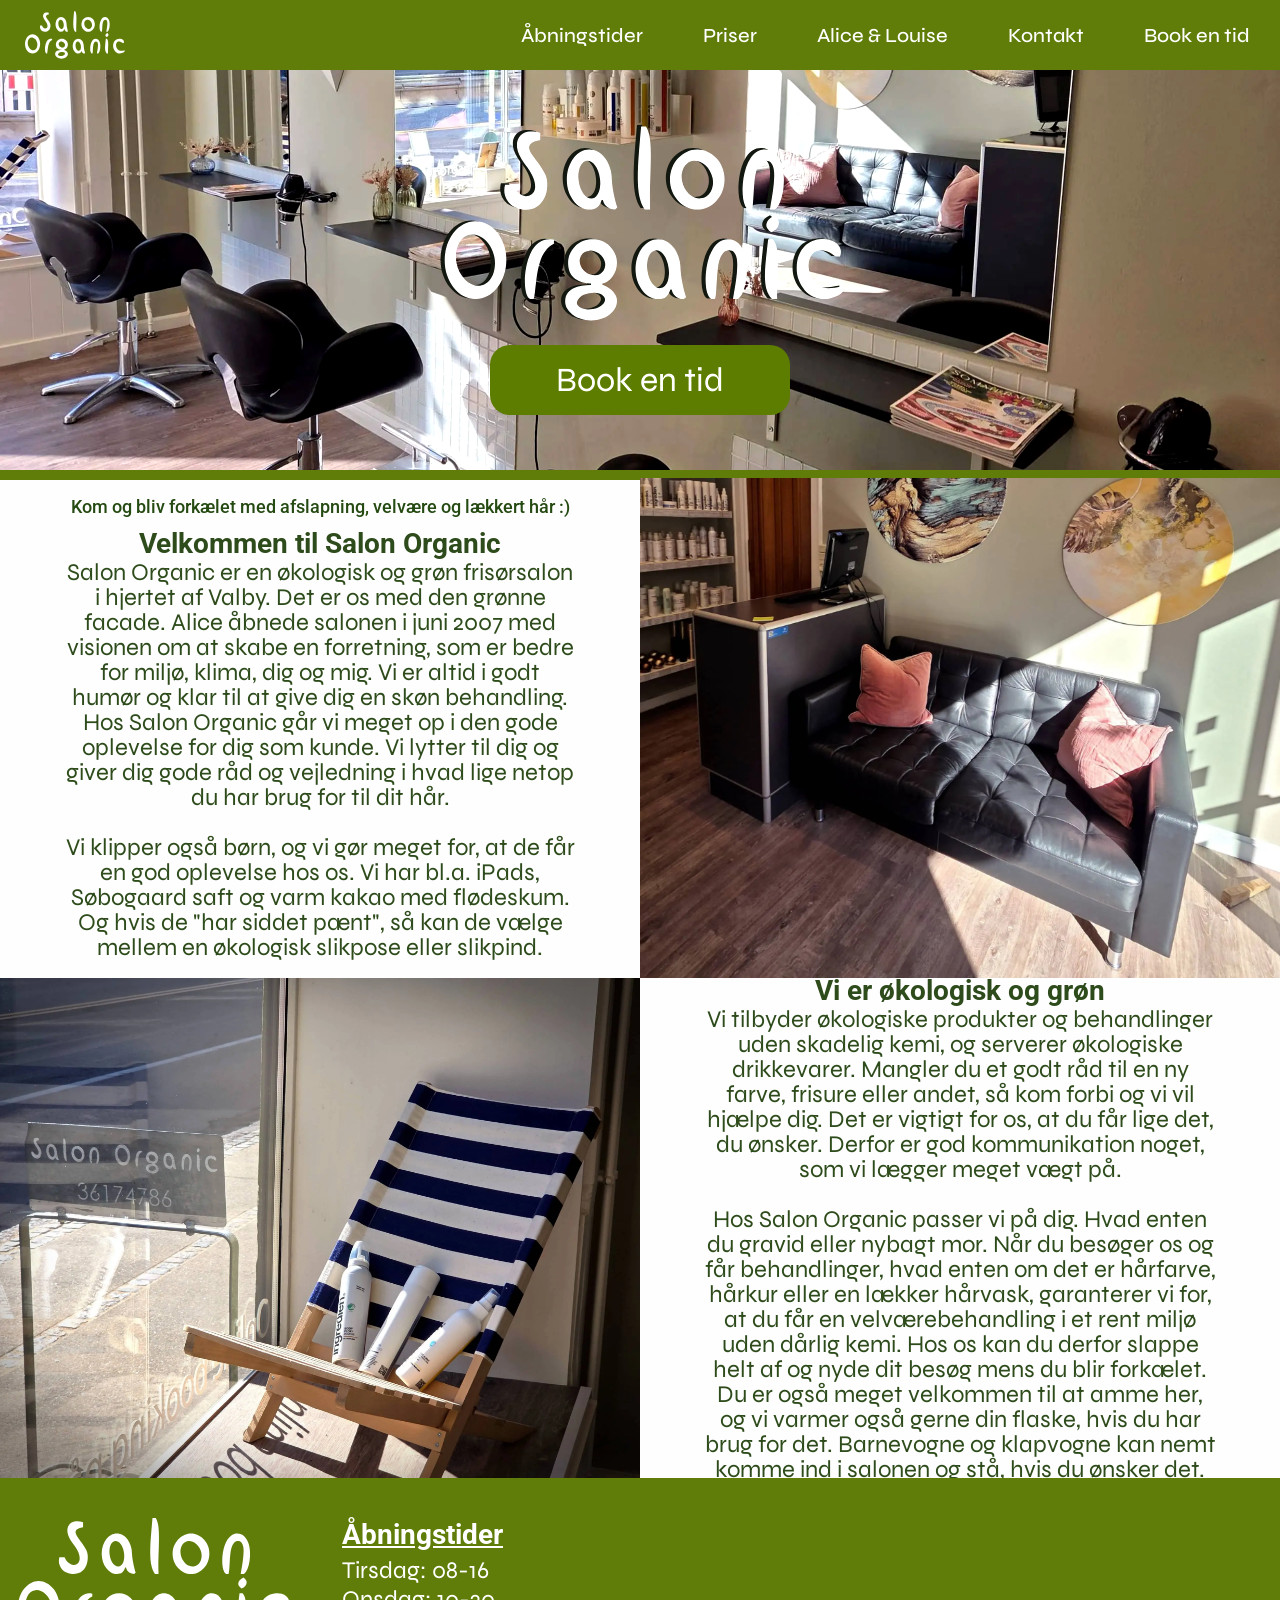
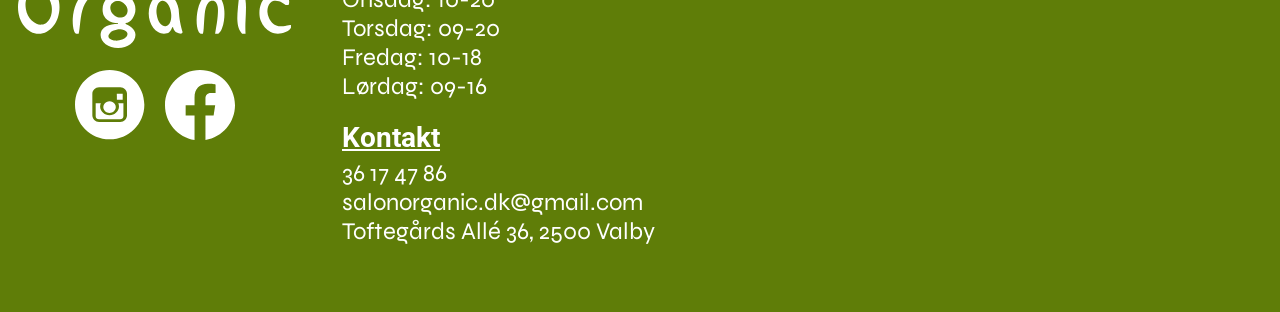
==== index.html @ 8ef8664a "done?" ====
<!DOCTYPE html>
<html lang="da">
<head>
    <meta http-equiv="Content-Type" content="text/html; charset=utf-8">
    <link rel="shortcut icon" type="image/x-icon" href="img/logosalonorganic.ico">
    <script async="" src="https://www.googletagmanager.com/gtm.js?id=GTM-NTB98TKX"></script>
    <meta property="og:url" content="http://www.salonorganic.dk">
    <meta property="og:type" content="website">
    <meta property="og:title" content="Salon Organic">
    <meta property="og:description" content="Din økologiske frisør i hjertet af Valby">
    <meta property="og:image" content="http://salonorganic.dk/images/blomst.jpg">
    <meta charset="UTF-8">
    <link rel="stylesheet" href="style.css">
    <meta name="viewport" content="width=device-width, initial-scale=1.0">
    <title>Salon Organic</title>
</head>
<body id="body">
    <header id="myHeader">
        <!--responsive menu start-->
        <nav class="navbar">
            <a href="index.html" class="nav-branding"><img src="img/SalonOrganic.svg"></a> 
            
            <ul class="nav-menu">
                <li class="nav-item">
                    <a href="#footer" class="nav-link color">Åbningstider</a>
                </li>

                <li class="nav-item">
                    <a href="Priser.html" class="nav-link color">Priser</a>
                </li>

                <li class="nav-item">
                    <a href="AliceogLouise.html" class="nav-link color">Alice & Louise</a>
                </li>

                <li class="nav-item">
                    <a href="#footer" class="nav-link color">Kontakt</a>
                </li>

                <li class="nav-item">
                    <a target="_blank" rel="noopener noreferrer" href="https://salonbook.one/?salonorganic#/" class="nav-link color">Book en tid</a>
                </li>
            </ul>
            
            <!--hamburger symbol-->
            <flex>
            <div class="hamburger divclass">
                <span class="bar"></span>
                <span class="bar"></span>
                <span class="bar"></span>
            </div></flex>
        </nav>
        <!--responsive menu end-->

    </header>
    <script src="script.js"></script>
    <div class="undermenu"></div>
    <hero class="darker" style="background-image: url('img/forsidehero.webp');" fetchpriority="high" rel="preload" >
       <img class="herologo" src="img/HeroSalonOrganic.svg">
       <a target="_blank" rel="noopener noreferrer" href="https://salonbook.one/?salonorganic#/" class="button"><button>Book en tid</button></a>
        
    </hero>
    <linje></linje>
    <div1>
        <billedetekst>
            <nyt id="contents"></nyt>
        <teksth1>Velkommen til Salon Organic</teksth1>
        <teksth2>
                Salon Organic er en økologisk og grøn frisørsalon i hjertet af Valby. 
                Det er os med den grønne facade. 
                Alice åbnede salonen i juni 2007 med visionen om at skabe en forretning, 
                som er bedre for miljø, 
                klima, dig og mig. 
                Vi er altid i godt humør og klar til at give dig en skøn behandling. 
                Hos Salon Organic går 
                vi meget op i den gode oplevelse for dig som kunde. 
                Vi lytter til dig og giver dig gode råd og vejledning i hvad lige netop du har brug 
                for til dit hår.
                <br>
                <br>
                Vi klipper også børn, og vi gør meget for, at de får en god oplevelse hos os.
                Vi har bl.a. iPads, Søbogaard saft og varm kakao med flødeskum. 
                Og hvis de "har siddet pænt", så kan de vælge mellem en økologisk slikpose eller slikpind.
            </teksth2>
        </billedetekst>
        <billede>
         <img class="billede" src="img/forsidebillede1.webp">
        </billede>
    </div1>
       <div2>
        
        <billede>
         <img class="billede" src="img/forsidebillede2.webp">
        </billede>
        <billedetekst>
        <teksth1>Vi er økologisk og grøn</teksth1>
        <teksth2>
                Vi tilbyder økologiske produkter og behandlinger uden skadelig kemi, 
                og serverer økologiske drikkevarer. Mangler du et godt råd til en ny farve, 
                frisure eller andet, så kom forbi og vi vil hjælpe dig. 
                Det er vigtigt for os, at du får lige det, du ønsker. 
                Derfor er god kommunikation noget, som vi lægger meget vægt på.
                <br>
                <br>
                Hos Salon Organic passer vi på dig. Hvad enten du gravid eller nybagt mor. 
                Når du besøger os og får behandlinger, hvad enten om det er hårfarve, 
                hårkur eller en lækker hårvask, garanterer vi for, 
                at du får en velværebehandling i et rent miljø uden dårlig kemi. 
                Hos os kan du derfor slappe helt af og nyde dit besøg mens du blir forkælet. 
                Du er også meget velkommen til at amme her, og vi varmer også gerne din flaske, 
                hvis du har brug for det. Barnevogne og klapvogne kan nemt komme ind i salonen og stå, 
                hvis du ønsker det.
            </teksth2>
        </billedetekst>
    </div2>
    <footer id="footer" class="footer">
        <section class="footeritems">
            <box1 class="box1">
     <a href="index.html" ><img class="footerlogo" src="img/SalonOrganic.svg"></a>
     <br>
    <socials>
        <a href="index.html" ><img class="" src="img/instagram.svg">
        <a href="index.html" ><img class="" src="img/facebook.svg"></a></socials>
    </box1>
     <box2>
     <text class="footertext"><a class="footerh1">Åbningstider</a>
        <a class="footera">
        Tirsdag: 08-16 <br>
    Onsdag: 10-20 <br>
    Torsdag: 09-20 <br>
    Fredag: 10-18 <br>
    Lørdag: 09-16</a></text>
    <text class="footertext"><a class="footerh1">Kontakt</a>
        <a class="footera">
        36 17 47 86 <br>
salonorganic.dk@gmail.com <br>
Toftegårds Allé 36, 2500 Valby</a></text></box2>
<map><iframe src="https://www.google.com/maps/embed?pb=!1m18!1m12!1m3!1d167.26829766638448!2d12.516035064567237!3d55.66316603645424!2m3!1f0!2f0!3f0!3m2!1i1024!2i768!4f13.1!3m3!1m2!1s0x4652538d0f232a75%3A0xb062609113948a3b!2sSalon%20Organic!5e0!3m2!1sda!2sdk!4v1773421921897!5m2!1sda!2sdk" width="550" height="350" style="border:0;" allowfullscreen="allowfullscreen" loading="lazy" referrerpolicy="no-referrer-when-downgrade"></iframe></map>
        
    </section></footer>
</body>
</html>
---- style.css ----
@import url('https://fonts.googleapis.com/css2?family=Syne:wght@400..800&display=swap');
@import url('https://fonts.googleapis.com/css2?family=Roboto:ital,wght@0,100..900;1,100..900&display=swap');
/*--STICKY HEADER---------------------------------*/

.paddingtop {
    padding-top: 70px;
}

html {
    height: 100%;
}

.sticky                     {
    position: fixed;
    top: 0;
    width: 100%;
}

.darker {
filter: contrast(1.1);
}

.fireflex {
    display: flex;
    width: 100% !important;
    align-items: center;
    justify-content: center;
    gap: 20px;
    padding-top: 20px;
    padding-bottom: 20px;
}

.sticky + .content          {padding-top: 102px;}

 body {
    background-color: #FEFEFE;
}


.footerlogo {
    height: 130px;
    width: auto;
}

.footertext {
    display: flex;
    flex-direction: column;
    width: auto;
    height: auto;
}

.kontaktsvg {
    height: auto;
    width: 25px;
}

.footerh1 {
font-family: "Roboto", sans-serif;
color: #ffffff;
font-weight: 700;
font-size: 28px;
text-decoration: underline;
}

box2 {
display: flex;
flex-direction: column;
gap: 20px;
height: auto;
margin: 0;
padding: 0;
flex-wrap: wrap;
align-content: flex-start;
}

.box1 {
    display: flex;
    align-items: center;
    flex-direction: column;
    height: auto;
}

table {
  border-spacing: 40px 0px;  
  font-family: "syne", sans-serif;
  color: #2E4C1B;
    font-size: 32px;
    width: 90%;
}

table, td {
    height: 60px;
    padding-top: 10px;
    padding-bottom: 10px;
}

table, th {
    padding-top: 00px;
    padding-bottom: 00px;
}

.priserh1 {
    justify-content: center;
    display: flex; 
    width: 100%; 
    text-align: center;
    height: 80px;
    align-items: center;
    font-size: 38px;
}

.servicegrøn {
    padding-left: 20px;  
    background: #D5F8B3; 
    font-weight: 400;
    line-break: auto;
}

.prisgrøn {
    width: 20%; 
    text-align: center; 
    background: #D5F8B3; 
    font-weight: 600;
    font-family: "Roboto", sans-serif;
}

.servicegrå {
    padding-left: 20px;  
    background: #EDF4DB; 
    font-weight: 400;
    line-break: auto;
}

.prisgrå {
    width: 20%; 
    text-align: center; 
    background: #EDF4DB;
 font-family: "Roboto", sans-serif;
    font-weight: 600;
}

tableflex {
    width: 100%;
    display: flex;
    justify-content: center;
    flex-wrap: wrap;
}

.footera {
margin-top: 5px;
font-family: "syne", sans-serif;
color: #ffffff;
font-weight: 300;
font-size: 24px;
gap: 4px;
width: 320px;
}

socials {
    display: flex;
    width: 160px;
    justify-content: space-between;
    height: 100px;
}

socials img {
    height: 70px;
    width: auto;
}


.footeritems {
    margin: 0;
    padding: 0;
    display: flex;
    width: 100%;
    flex-wrap: wrap;
    justify-content: center;
    gap: 50px;
    height: auto;
}

.footer {
    overflow: auto;
    margin: 0;
    padding: 0;
    padding-top: 40px;
    padding-bottom: 40px;
    display: flex;
    justify-content: center;
    align-items: center;
    background-color: #5F7D08;
    height: auto;
    width: 100%;
}

header {
    position: fixed;
    top: 0;
    width: 100%;
}

/*--HAMBURGER MENU START-----------------------------------------------*/
.navbar { 
    display: flex;
    height: 70px;
    font-family: "Syne", sans-serif;
    font-weight: 500;
    font-size: 20px;
    background-color: #5F7D08;
    width: 100%;
    
}

.color {
    color: #ffffff;
}

.nav-menu {
    display: flex;
    font-family: "Syne", sans-serif;
    align-items: center;
    text-decoration: none;
    list-style: none;
    height: 70px;
    margin: 0;
    width: 100%;
    justify-content: flex-end;
}

#myHeader {
    z-index: 1000;
}

.nav-branding img           {
    height: 70px;
     width: 100px;
     padding-left: 25px;
}


.nav-link {
display: flex;
align-items: center;
transition: 0.2s ease;
text-decoration: none;
height: 70px !important;
padding-right: 30px;
padding-left: 30px;
} 

.alhøjde {
    height: 600px;
}

.nav-link:hover             {
    background-color: #425607;
}

.hamburger {
    display:none; 
    cursor: pointer;}

.bar                        {display: block; 
    width:25px;
    height:3px;
    margin: 5px auto; 
    -webkit-transition: all 0.3s ease-in-out;
    transition: all 0.3s ease-in-out;
    background-color: #ffffff;}

body { 
margin: 0;
padding: 0;
height: 100%;
}

flex {
    display: flex;
    justify-content: center;
    align-items: center;
}

div1 {
    display: flex;
    height: 500px;
    width: 100%;
    margin: 0;
    padding: 0;
    overflow: hidden;
    align-items: center;
}

.vend {
    display: flex;
    flex-direction: row-reverse;
}

.vend2 {
    display: flex;
    flex-direction: row-reverse;
}

div2 {
    display: flex;
    height: 500px;
    width: 100%;
    margin: 0;
    padding: 0;
    overflow: hidden;
    align-items: center;
}

.herologo {
    height: 200px;
    width: 100%;
}

button {
    background-color: #5F7D08;
     width: 300px;
    height: 70px;
    padding: 0;
    border-width: 0;
    border-radius: 20px;
    font-family: "Syne", sans-serif;
    color: #FEFEFE;
    text-decoration: none;
    font-size: 34px;
}

button:hover {
    margin-bottom: -3px;
    background-color: #2E4C1B;
    zoom: 1.03;
}

hero {
    margin-top: 70px !important;
    display: flex;
    width: 100%;
    height: 400px;
     justify-content: center;
    flex-direction: column;
    align-items: center;
    gap: 20px;
    background-repeat: no-repeat;
    background-size: cover;
    background-position: center;
}

linje {
    display: flex;
    background-color: #5F7D08;
    height: 10px;
    width: 100%;
    margin-bottom: -2px;
}

#contents {
    color: #254a12;
    font-family: "Roboto", sans-serif;
    align-items: center;
    font-weight: 500;
    width: 80%;
    padding-bottom: 10px;
    font-size: 18px;
    line-height: 20px;
}

billede {
    height: 100%;
    display: flex;
    position:relative;
    width: 50%;
    object-fit: fill;
    margin: 0%;
    padding: 0;
    overflow: hidden;
    justify-content: center;
}

img {
    overflow-clip-margin: inherit;
    overflow: auto;
}

billedetekst {
   height: 100%;
    text-align: center;
    display: flex;
    width: 50%;
    flex-direction: column;
    align-items: center;
    justify-content: center;
}

teksth1 {
font-family: "Roboto", sans-serif;
color: #2E4C1B;
font-weight: 700;
font-size: 28px;
width: 90%;
}

tekstfire {
font-family: "Roboto", sans-serif;
color: #2E4C1B;
font-weight: 700;
font-size: 28px;
}


teksth2 {
font-family: "syne", sans-serif;
color: #2E4C1B;
font-weight: 400;
font-size: 24px;
width: 80%;
line-height: 25px;
}

.billede {
    width: 100%;
    object-fit: cover;  
      display: flex;
    overflow: hidden;
    object-position: bottom;
}

.billedeal {
    height: 600px;
    width: 100%;
    object-fit: cover;  
      display: flex;
    overflow: hidden;
    object-position: bottom;
}

@media(max-width:1274px){
teksth1 {
font-family: "Roboto", sans-serif;
color: #2E4C1B;
font-weight: 700;
font-size: 28px;
width: 100%;
}
    teksth2 {
font-family: "syne", sans-serif;
color: #2E4C1B;
font-weight: 400;
font-size: 22px;
width: 95%;
line-height: 25px;
}
}

@media(max-width:1096px){


.vend {
    display: flex;
    flex-direction: column-reverse;
    align-content: center;
            flex-wrap: nowrap;
}


billede {
    height: 400px;
    width: 100%;
    object-fit: cover;
    display: flex;
    margin-bottom: 0;
}

.alhøjde {
    height: auto;
}

.billedeal {
    height: auto !important; 
    width: 100%;
    object-fit: cover;  
    overflow: auto !important;
    object-position: bottom;
}

.billede {
  height: 400px;
    width: 100%;
    object-fit: cover;  
      display: flex;
    overflow: hidden;
    object-position: bottom;
}

billedetekst {
    height: 100%;
    text-align: center;
    display: flex;
    width: 90%;
    flex-direction: column;
    align-items: center;
    justify-content: center;
    padding: 40px;
}

div1 {
            display: flex;
        height: auto;
        flex-wrap: wrap;
        justify-content: center;
        margin-bottom: 0;
}
div2 {
            display: flex;
        height: auto;
        flex-wrap: wrap;
        justify-content: center;
        flex-direction: column-reverse;
        align-content: center;
}
}

@media(max-width:768px){

    table {
    width: 100%;
}

.prisgrøn {
    width: 30%; 
    text-align: center; 
    background: #D5F8B3; 
    font-weight: 500;
    font-family: "Roboto", sans-serif;
    font-size: 28px;
}


.prisgrå {
    width: 30%; 
    text-align: center; 
    background: #EDF4DB;
 font-family: "Roboto", sans-serif;
    font-weight: 500;
    font-size: 28px;
}

    
    .fireflex {
    display: flex;
    width: 100% !important;
    align-items: center;
    justify-content: center;
    gap: 10px;
    padding-top: 20px;
    padding-bottom: 20px;
}

            tekstfire {
font-family: "Roboto", sans-serif;
color: #2E4C1B;
font-weight: 700;
font-size: 18px;
width: 200px;
}

.firearlogo {
    width: auto;
    height: 50px;
}

.footer {
    padding-top: 60px;
    padding-bottom: 40px;
}

    .footerh1 {
font-family: "Roboto", sans-serif;
color: #ffffff;
font-weight: 700;
font-size: 24px;
text-decoration: underline;
}


.footera {
font-family: "Roboto", sans-serif;
color: #ffffff;
font-weight: 300;
font-size: 20px;
gap: 4px;
width: 320px;
}

.box1 {
        order:3;
        display: flex;
    align-items: flex-start;
    flex-direction: column;
    height: auto;
    margin: 0;
    padding: 0;
    }

    .footerlogo {
        display: none;
    }
    
     .footeritems {
        width: 90%;
        justify-content: flex-start;
        gap: 10px;
        flex-direction: column;
    }

    .hamburger
        {
            display: block;
            margin-right: 25px;
    }

    .hamburger.active .bar:nth-child(2)
        {opacity: 0;}
    
    .hamburger.active .bar:nth-child(1)
        {transform: translateY(8px) rotate(45deg);} 

    .hamburger.active .bar:nth-child(3)
        {transform: translateY(-8px) rotate(-45deg);} 

    .nav-menu{
        position: fixed;
        top:-100%;
        flex-direction: column;
        background-color: #425607;
        width:100%;
        text-align: center;
        transition: 0.4s;
    padding: 0;
    margin: 0;
z-index: -1;
justify-content: inherit;
height: auto;
}

        

    .nav-item{
        margin: 16px 0;
    width: 100%;}

    .nav-menu.active{
        position: fixed;
        padding: 0;
        top: 70px;
        z-index: -1;
        padding-top: 20px;
        margin-top: -20px;
     }
.navbar { 
    display: flex;
    height: 70px;
    font-family: "Syne", sans-serif;
    font-weight: 500;
    font-size: 20px;
    background-color: #5F7D08;
    width: 100%;
    justify-content: space-between;
}

.nav-link:hover             {
    background-color:transparent;
}

.nav-link           {
    display: flex;
    justify-content: center;
}

a:hover, a:focus, a:active {
  text-decoration: none;
  color: #ffffff;
   -webkit-tap-highlight-color: transparent !important;
}

.herologo {
    height: 150px;
}

    }

    @media(max-width:615px){

table {
    width: 100%;
    border-spacing: 20px 0px;  
}
table, td {
    width: 600px;
    font-size: 24px;
}

.servicegrøn {
    padding-left: 10px; 
    padding-right: 5px; 
    background: #D5F8B3; 
    font-weight: 400;
    line-break: auto;
}

.prisgrøn {
    width: 30%; 
    text-align: center; 
    background: #D5F8B3; 
    font-weight: 500;
    font-family: "Roboto", sans-serif;
    font-size: 22px;
    padding-left: 5px;
    padding-right: 5px;
}

.servicegrå {
    padding-left: 10px; 
    padding-right: 5px; 
    background: #EDF4DB; 
    font-weight: 400;
    line-break: auto;
}

.prisgrå {
    font-size: 22px;
    width: 30%; 
    text-align: center; 
    background: #EDF4DB;
 font-family: "Roboto", sans-serif;
    font-weight: 500;
    padding-left: 5px;
    padding-right: 5px;
}

.priserh1 {
    justify-content: center;
    display: flex; 
    width: 100%; 
    text-align: center;
    height: 80px;
    align-items: center;
    font-size: 30px;
}

          map {
    width: 100% !important;
    height: 300px !important;
  }
  map > iframe {
    width: 100% !important;
    height: 300px !important;
  }
}

 @media(max-width:355px){
          map {
    width: 100% !important;
    height: 300px !important;
  }
  map > iframe {
    width: 100% !important;
    height: 300px !important;
  }
}

@media(max-width:500px){

.darker {
filter: contrast(1.2);
}

.herologo {
    width: 100%;
    height: auto;
}

button {
    width: 200px;
    height: 50px;
    font-size: 24px;
}

hero {
    height: 250px;
    background-repeat: no-repeat;
    background-size: cover;
    gap: 5px;
}

billede {
    height: 250px;
    width: 100%;
    object-fit: cover;
    display: flex;
    margin-bottom: 0;
}

.billede {
  height: 250px;
    width: 100%;
    object-fit: cover;  
      display: flex;
    overflow: hidden;
    object-position: bottom;
}

billedetekst {
    height: 100%;
    text-align: center;
    display: flex;
    width: 95%;
    flex-direction: column;
    align-items: center;
    justify-content: center;
    padding: 20px;
}

div1 {
            display: flex;
        height: auto;
        flex-wrap: wrap;
        justify-content: center;
        margin-bottom: 0;
}
div2 {
            display: flex;
        height: auto;
        flex-wrap: wrap;
        justify-content: center;
        flex-direction: column-reverse;
        align-content: center;
}
teksth1 {
font-family: "Roboto", sans-serif;
color: #2E4C1B;
font-weight: 700;
font-size: 20px;
width: 100%;
}
    teksth2 {
font-family: "syne", sans-serif;
color: #2E4C1B;
font-weight: 400;
font-size: 18px;
width: 90%;
line-height: 20px;
}
}

@media(max-width:1007px){

    button:hover {
        margin-bottom: 0;
    margin-top: 0px;
    background-color: #5F7D08;
    zoom: 1;
}

    .hamburger
        {
            display: block;
            margin-right: 25px;
    }

    .hamburger.active .bar:nth-child(2)
        {opacity: 0;}
    
    .hamburger.active .bar:nth-child(1)
        {transform: translateY(8px) rotate(45deg);} 

    .hamburger.active .bar:nth-child(3)
        {transform: translateY(-8px) rotate(-45deg);} 

    .nav-menu{
        position: fixed;
        top:-1000px;
        flex-direction: column;
        background-color: #425607;
        width:100%;
        text-align: center;
        transition: 0.4s;
    padding: 0;
    margin: 0;
z-index: -1;
justify-content: inherit;
height: auto;
}

    .nav-item{
        margin: 16px 0;
    width: 100%;}

    .nav-menu.active{
        max-height: calc(100vh - 70px) !important;
        overflow-y: scroll !important;
        position: absolute;
    overflow: scroll;
        padding: 0;
        top: 70px;
        z-index: -1;
        padding-top: 20px;
        margin-top: -20px;
        max-height: 700px;
     }
.navbar { 
    display: flex;
    height: 70px;
    font-family: "Syne", sans-serif;
    font-weight: 500;
    font-size: 20px;
    background-color: #5F7D08;
    width: 100%;
    justify-content: space-between;
}

.nav-link:hover             {
    background-color:transparent;
}

.nav-link           {
    display: flex;
    justify-content: center;
}

a:hover, a:focus, a:active {
  text-decoration: none;
  color: #ffffff;
   -webkit-tap-highlight-color: transparent !important;
}
}
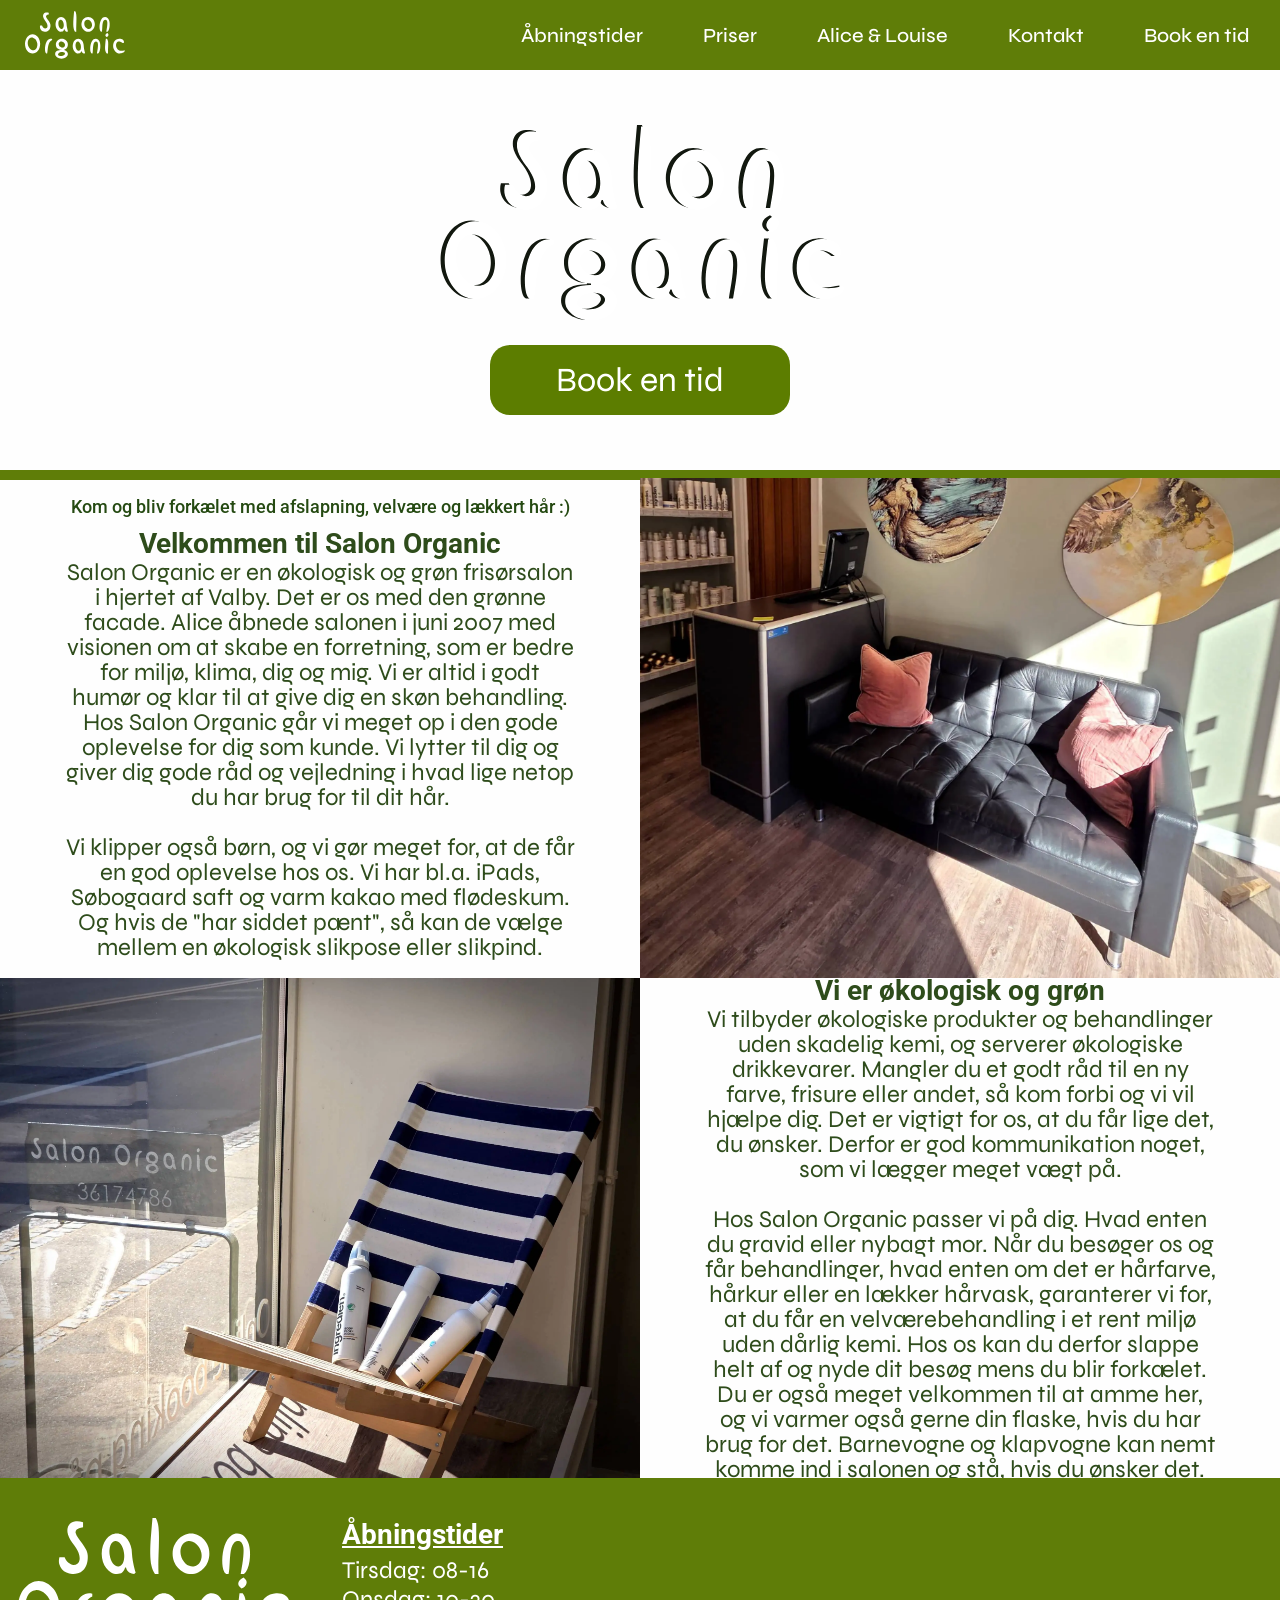
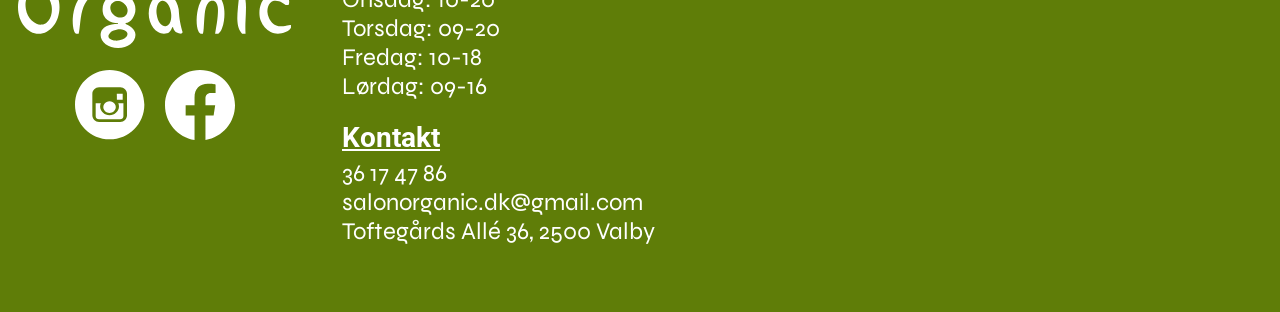
==== commit 7dea040f: "heroes" ====
--- a/index.html
+++ b/index.html
@@ -55,7 +55,7 @@
     </header>
     <script src="script.js"></script>
     <div class="undermenu"></div>
-    <hero class="darker" style="background-image: url('img/forsidehero.webp');" fetchpriority="high" rel="preload" >
+    <hero class="darker" rel=preload; as=image; src="img/forsidehero.webp" fetchpriority=high >
        <img class="herologo" src="img/HeroSalonOrganic.svg">
        <a target="_blank" rel="noopener noreferrer" href="https://salonbook.one/?salonorganic#/" class="button"><button>Book en tid</button></a>
         
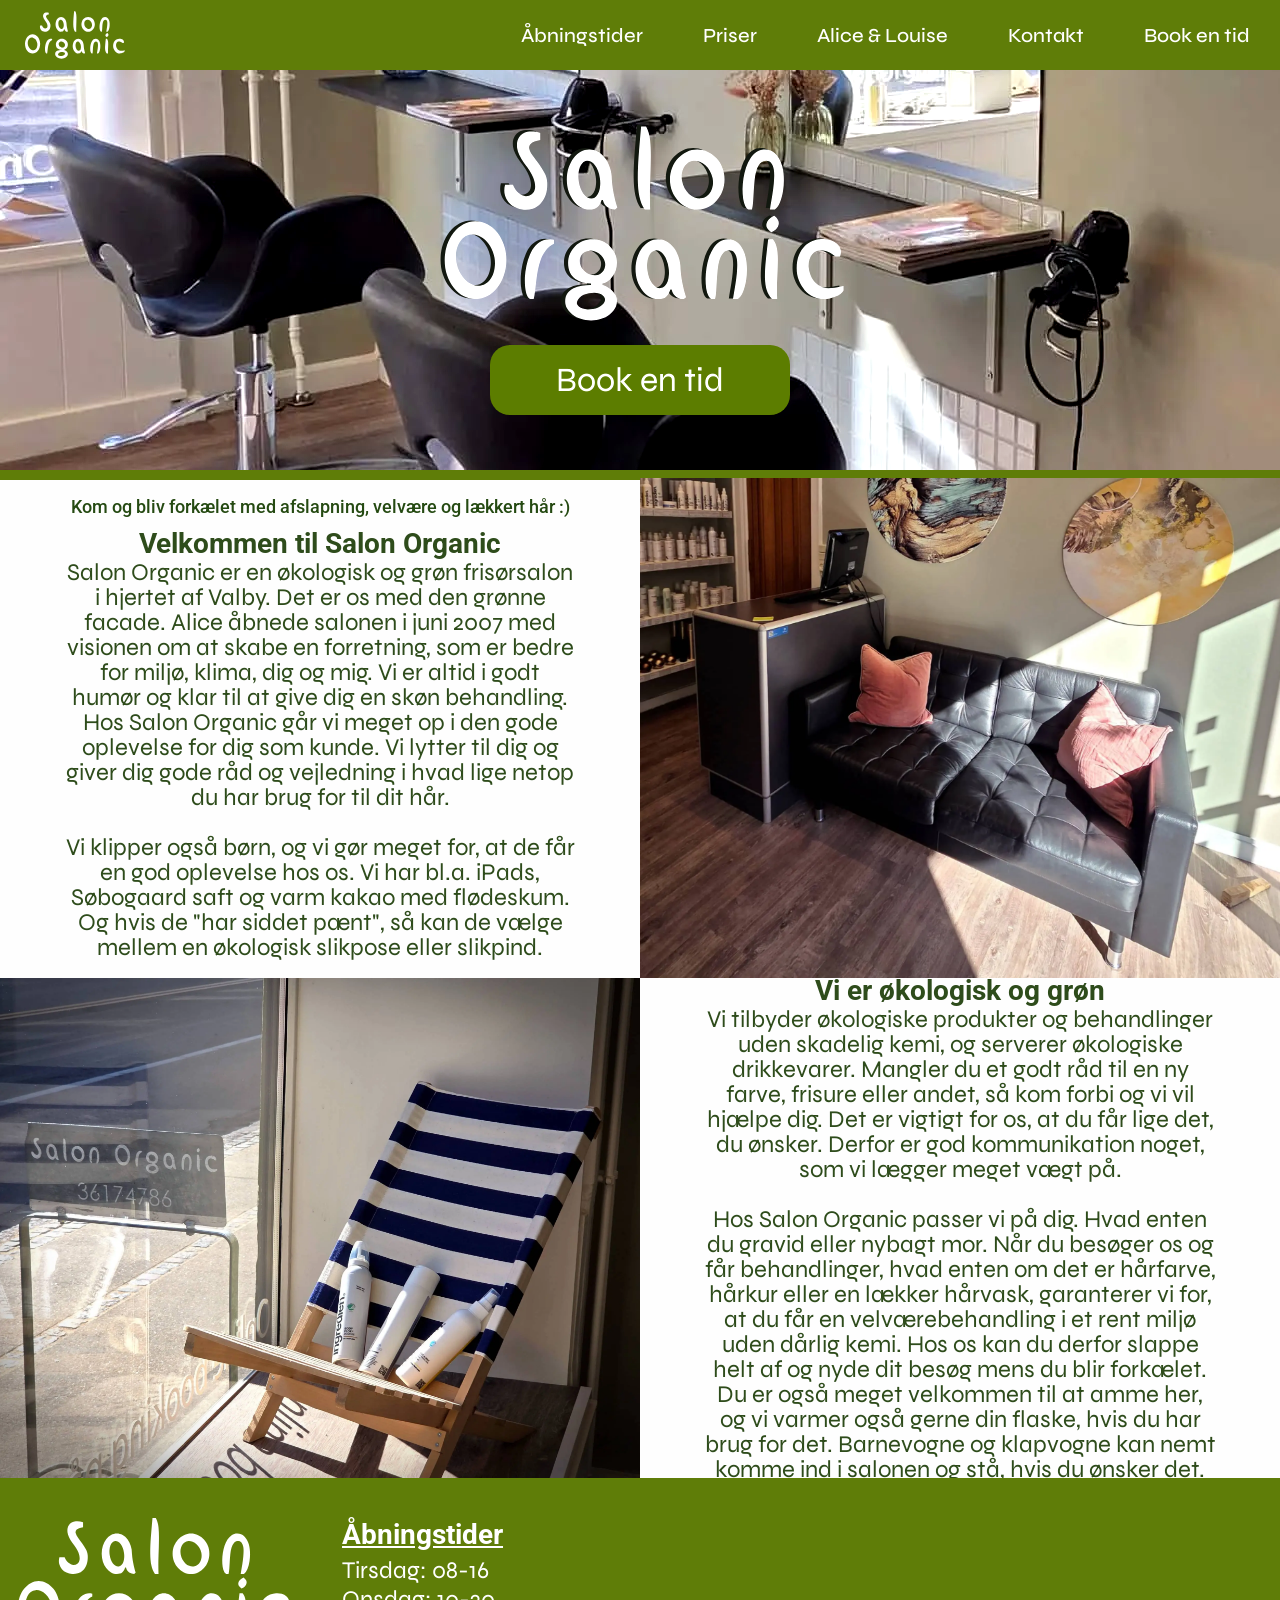
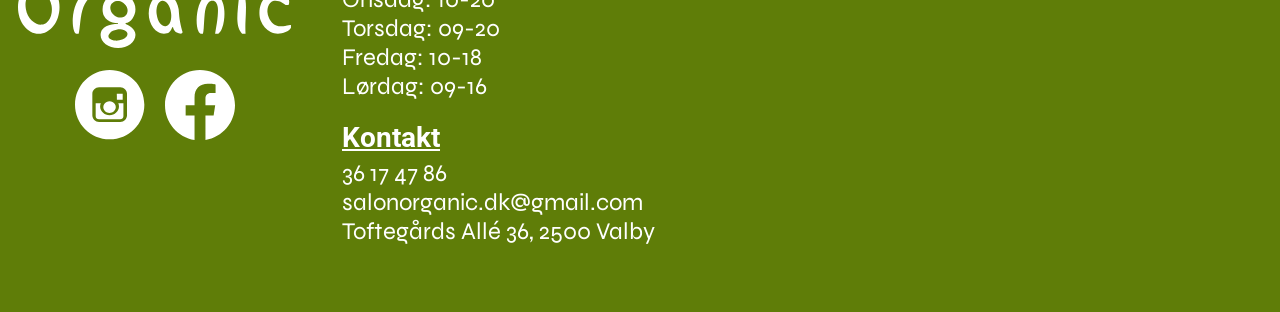
==== commit c6d32100: "heroændringer" ====
--- a/index.html
+++ b/index.html
@@ -55,7 +55,7 @@
     </header>
     <script src="script.js"></script>
     <div class="undermenu"></div>
-    <hero class="darker" rel=preload; as=image; src="img/forsidehero.webp" fetchpriority=high >
+    <hero class="darker" rel=preload; as=image; fetchpriority=high style="background: url(img/forsidehero.webp); background-position: center left;">
        <img class="herologo" src="img/HeroSalonOrganic.svg">
        <a target="_blank" rel="noopener noreferrer" href="https://salonbook.one/?salonorganic#/" class="button"><button>Book en tid</button></a>
         
